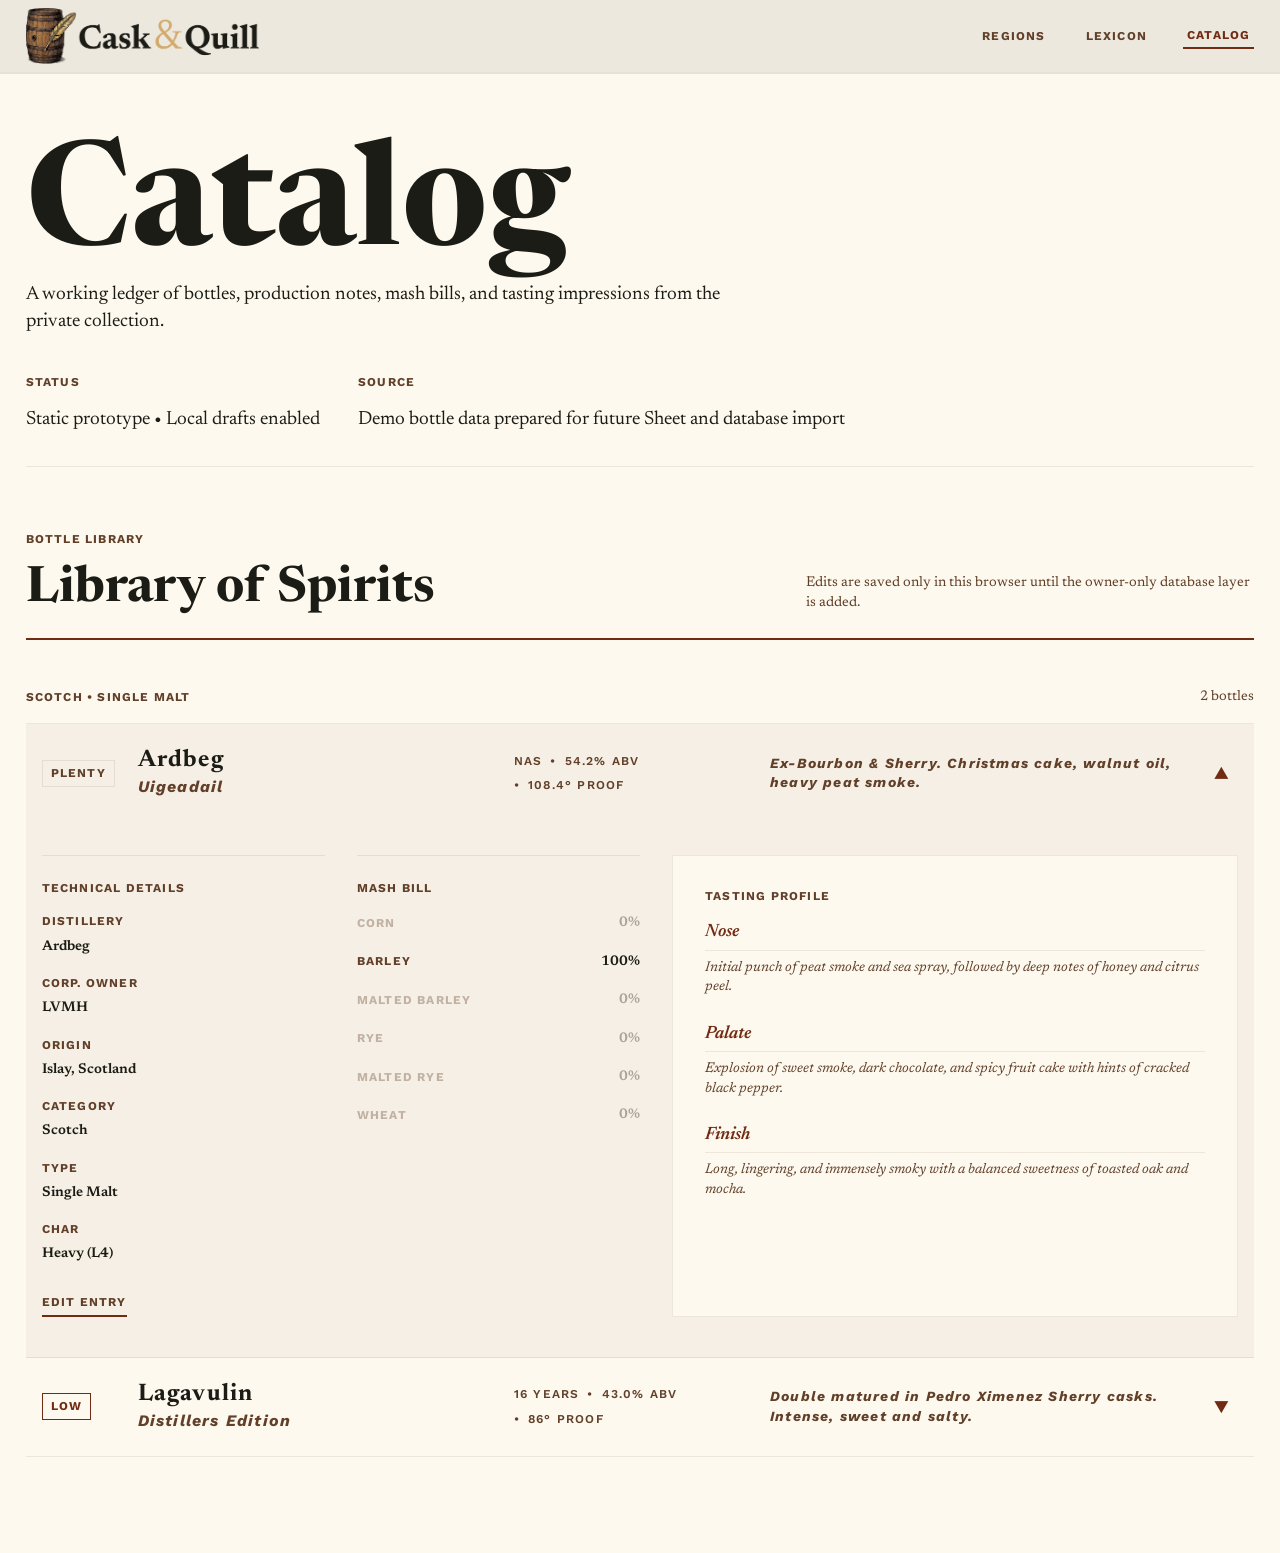
==== catalog/index.html @ 38065517 "initial conversion and integration of react concept" ====
<!DOCTYPE html>
<html lang="en">
<head>
	<meta charset="UTF-8">
	<meta name="viewport" content="width=device-width, initial-scale=1.0">
	<title>Catalog | Cask & Quill</title>
	<link rel="icon" type="image/png" href="/assets/images/favicon/favicon-96x96.png" sizes="96x96" />
	<link rel="icon" type="image/svg+xml" href="/assets/images/favicon/favicon.svg" />
	<link rel="shortcut icon" href="/assets/images/favicon/favicon.ico" />
	<link rel="apple-touch-icon" sizes="180x180" href="/apple-touch-icon.png" />
	<link rel="manifest" href="/assets/images/favicon/site.webmanifest" />
	<link rel="preconnect" href="https://fonts.googleapis.com">
	<link rel="preconnect" href="https://fonts.gstatic.com" crossorigin>
	<link href="https://fonts.googleapis.com/css2?family=Newsreader:ital,opsz,wght@0,6..72,200..800;1,6..72,200..800&family=Work+Sans:wght@300;400;500;600;700&display=swap" rel="stylesheet">
	<link rel="stylesheet" href="/assets/styles/styles.css">
</head>
<body>
	<header class="header">
		<nav class="nav">
			<a class="nav-logo" href="/">
				<img class="nav-logo-img" src="/assets/images/logo.png" alt="Cask & Quill Logo">
			</a>
			<div class="nav-buttons">
				<a id="regions-btn" class="button nav-btn" href="/">Regions</a>
				<a id="lexicon-btn" class="button nav-btn" href="/lexicon/">Lexicon</a>
				<a id="catalog-btn" class="button nav-btn active" href="/catalog/">Catalog</a>
			</div>
		</nav>
	</header>

	<main class="main-content">
		<div class="catalog-container">
			<section class="hero grid">
				<div class="hero-heading grid-col-md-12 grid-col-lg-7">
					<h1 class="hero-title">Catalog</h1>
					<p>A working ledger of bottles, production notes, mash bills, and tasting impressions from the private collection.</p>
				</div>
				<div class="hero-meta grid-col-full">
					<div class="meta-item">
						<p class="text-label">Status</p>
						<p>Static prototype • Local drafts enabled</p>
					</div>
					<div class="meta-item">
						<p class="text-label">Source</p>
						<p>Demo bottle data prepared for future Sheet and database import</p>
					</div>
				</div>
			</section>

			<section class="catalog-heading">
				<div>
					<p class="text-label">Bottle Library</p>
					<h2>Library of Spirits</h2>
				</div>
				<p class="catalog-heading-note text-body-sm">Edits are saved only in this browser until the owner-only database layer is added.</p>
			</section>

			<div id="catalog-list" class="catalog-list">
				<!-- Bottles will be populated by JavaScript -->
			</div>
		</div>
	</main>

	<div id="catalog-modal-root" class="catalog-modal-root" aria-live="polite"></div>

	<script type="module" src="/assets/scripts/scripts.js"></script>
</body>
</html>
---- assets/styles/styles.css ----
@layer variables, base, layout, components, utilities, themes;

/* Import all CSS layers */
@import "variables.css" layer(variables);
@import "base/base.css" layer(base);
@import "base/grid.css" layer(base);
@import "base/typography.css";
@import "layout.css" layer(layout);
@import "components/hero.css" layer(components);
@import "components/lexicon/index.css" layer(components);
@import "components/catalog/index.css" layer(components);
@import "components/regions/index.css" layer(components);
@import "utilities.css" layer(utilities);
@import "themes/theme-accent.css" layer(themes);
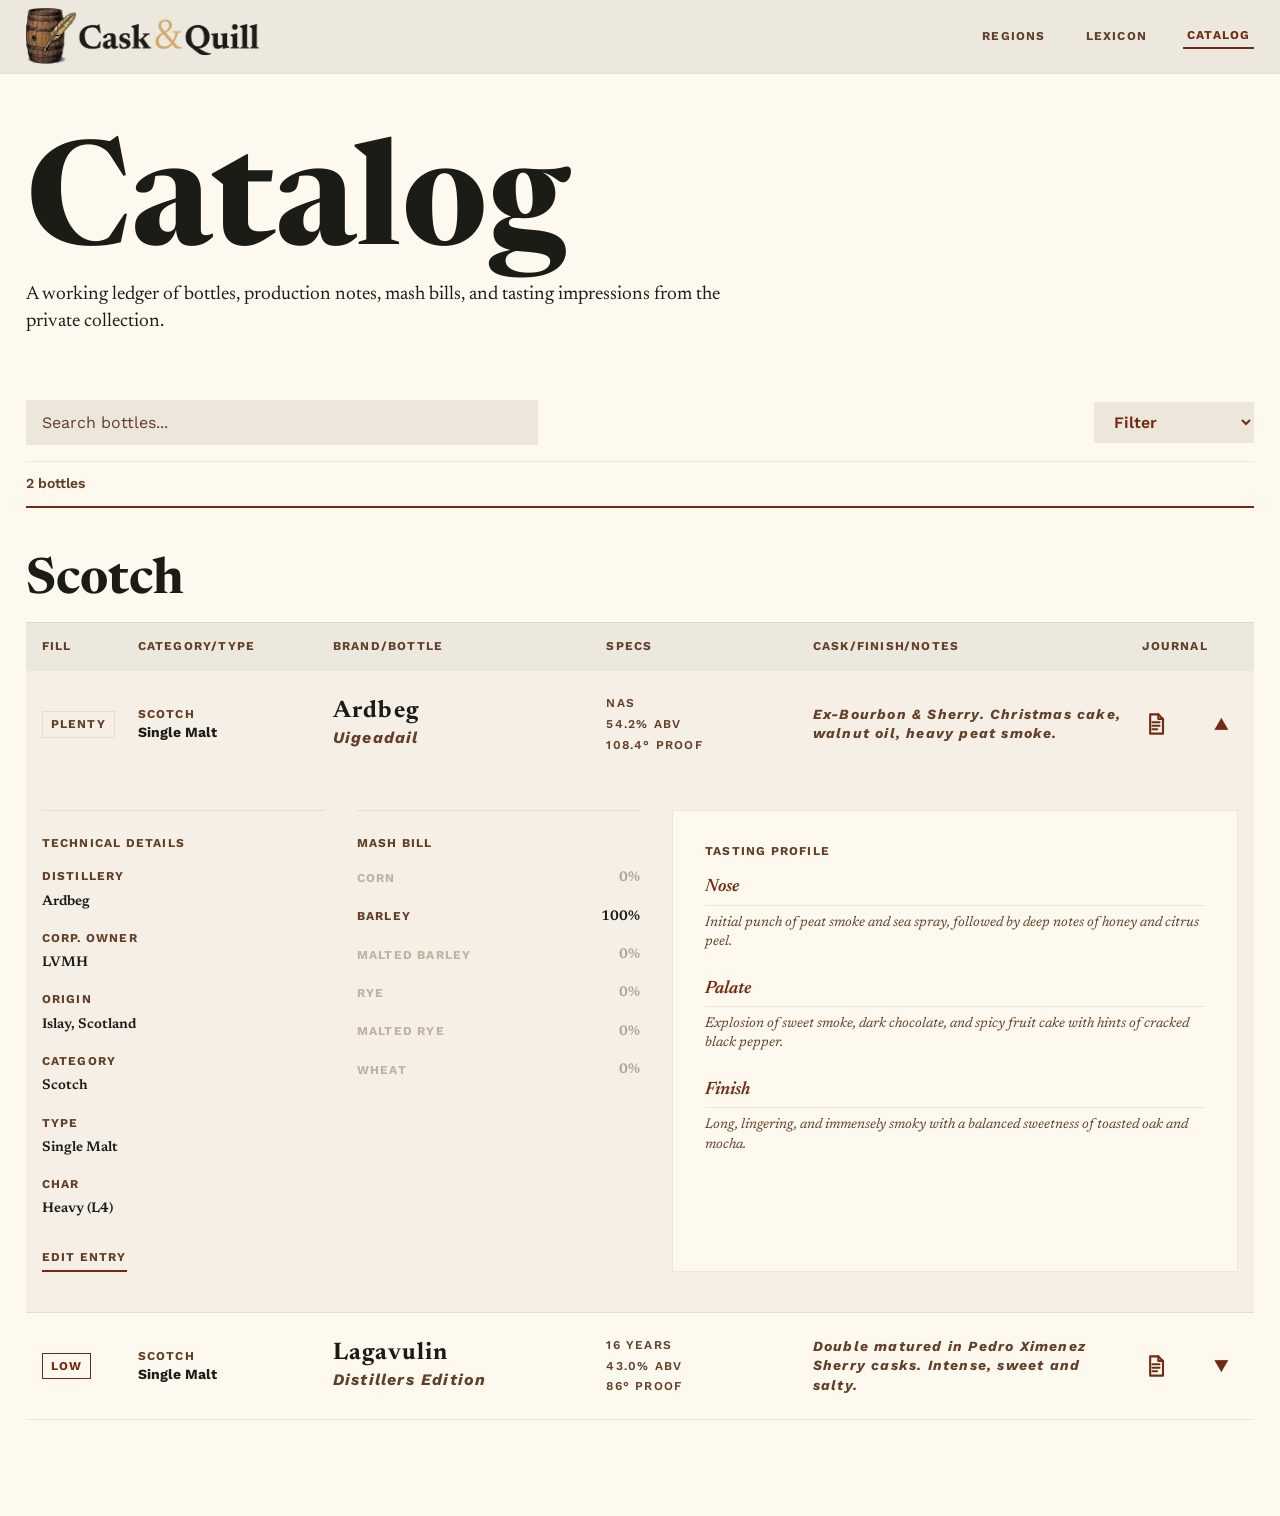
==== commit 34c090b4: "start updating layout" ====
--- a/catalog/index.html
+++ b/catalog/index.html
@@ -35,24 +35,20 @@
 					<h1 class="hero-title">Catalog</h1>
 					<p>A working ledger of bottles, production notes, mash bills, and tasting impressions from the private collection.</p>
 				</div>
-				<div class="hero-meta grid-col-full">
-					<div class="meta-item">
-						<p class="text-label">Status</p>
-						<p>Static prototype • Local drafts enabled</p>
-					</div>
-					<div class="meta-item">
-						<p class="text-label">Source</p>
-						<p>Demo bottle data prepared for future Sheet and database import</p>
-					</div>
-				</div>
 			</section>
 
 			<section class="catalog-heading">
-				<div>
-					<p class="text-label">Bottle Library</p>
-					<h2>Library of Spirits</h2>
+				<div class="catalog-controls-row">
+					<div class="catalog-search-container">
+						<input type="search" id="catalog-search" placeholder="Search bottles..." class="catalog-search-input" aria-label="Search bottles">
+					</div>
+					<div class="catalog-filter-controls">
+						<select id="catalog-filter" class="catalog-filter-select" aria-label="Filter catalog">
+							<option value="">Filter</option>
+						</select>
+					</div>
 				</div>
-				<p class="catalog-heading-note text-body-sm">Edits are saved only in this browser until the owner-only database layer is added.</p>
+				<p id="catalog-count" class="catalog-count text-body-sm">0 bottles</p>
 			</section>
 
 			<div id="catalog-list" class="catalog-list">
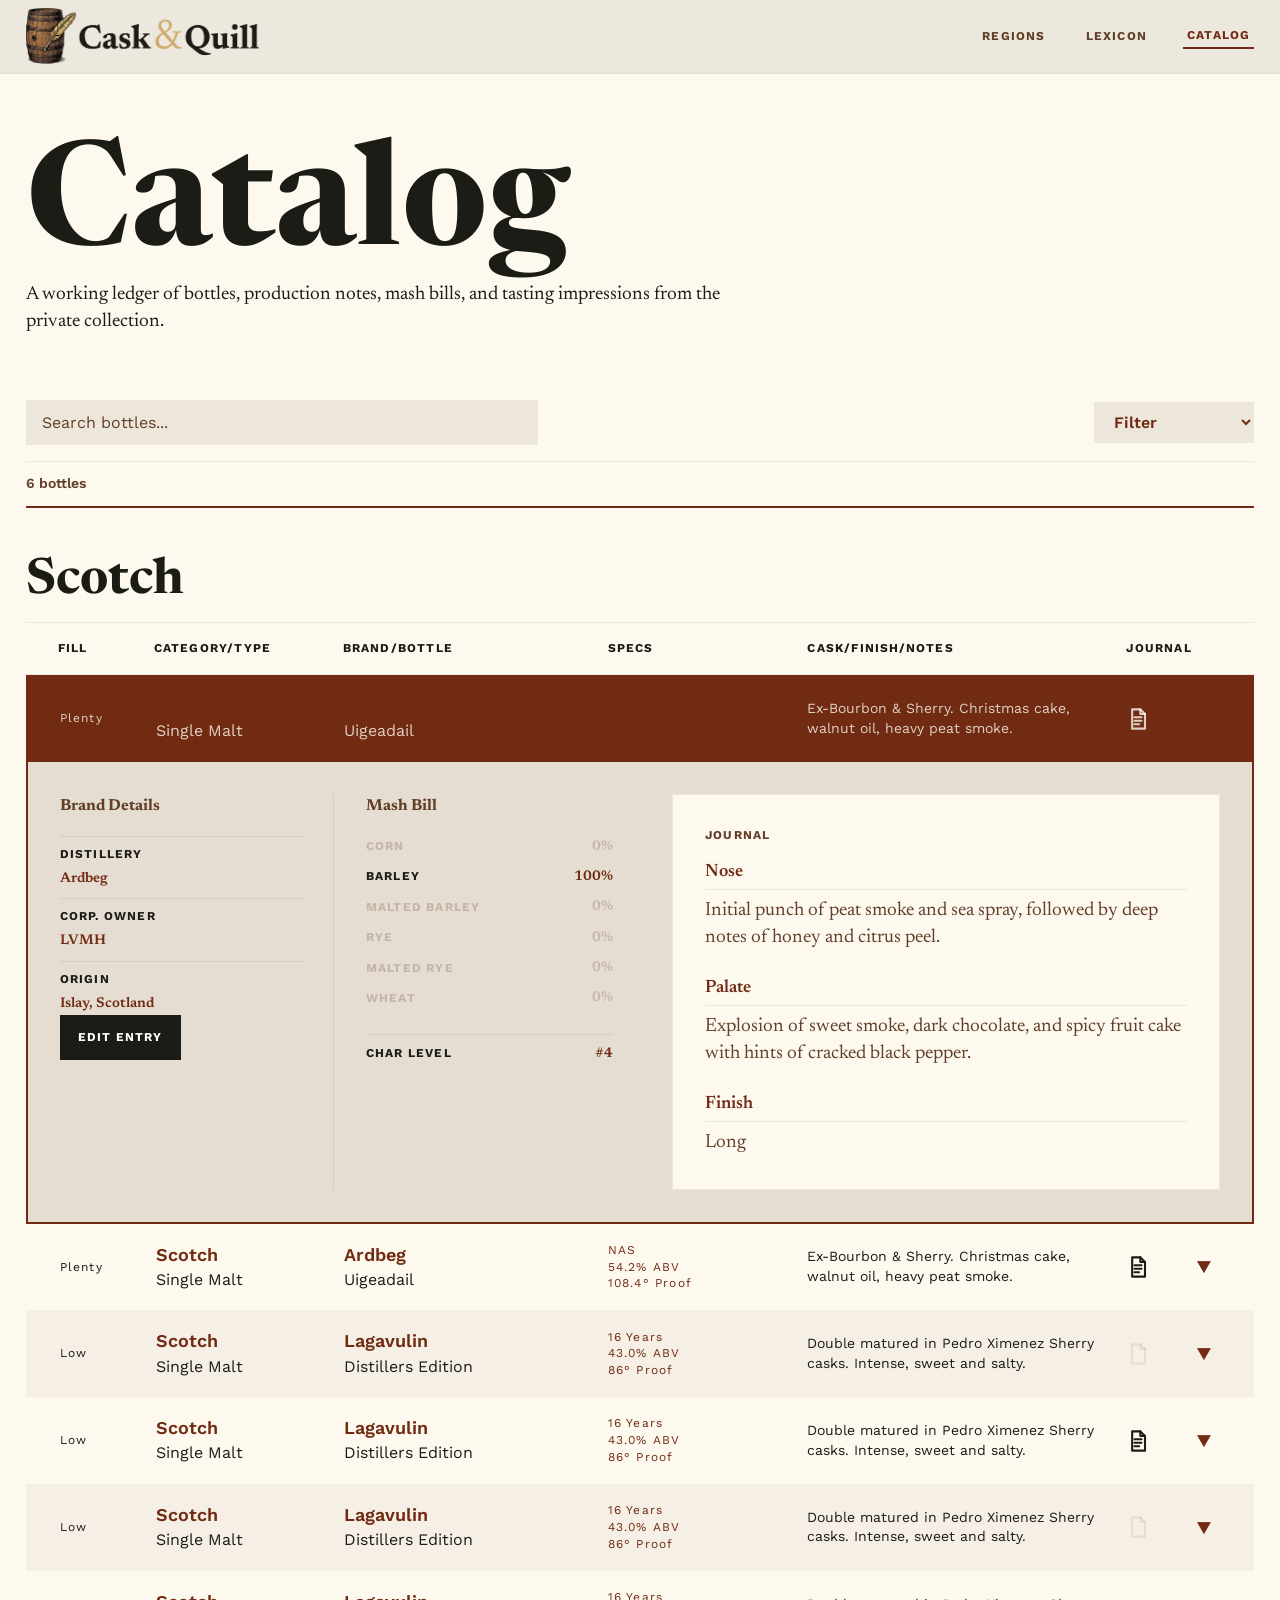
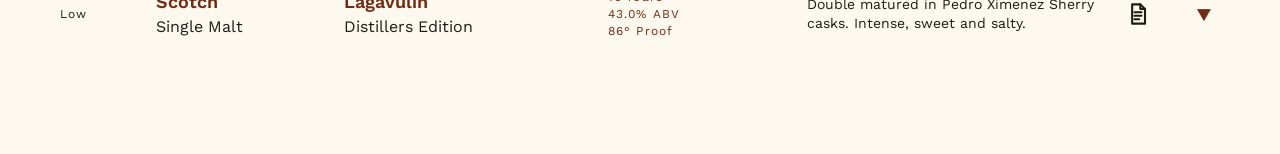
==== commit c166bbe4: "update button styles" ====
--- a/catalog/index.html
+++ b/catalog/index.html
@@ -21,9 +21,9 @@
 				<img class="nav-logo-img" src="/assets/images/logo.png" alt="Cask & Quill Logo">
 			</a>
 			<div class="nav-buttons">
-				<a id="regions-btn" class="button nav-btn" href="/">Regions</a>
-				<a id="lexicon-btn" class="button nav-btn" href="/lexicon/">Lexicon</a>
-				<a id="catalog-btn" class="button nav-btn active" href="/catalog/">Catalog</a>
+				<a id="regions-btn" class="button button-tertiary" href="/">Regions</a>
+				<a id="lexicon-btn" class="button button-tertiary" href="/lexicon/">Lexicon</a>
+				<a id="catalog-btn" class="button button-tertiary active" href="/catalog/">Catalog</a>
 			</div>
 		</nav>
 	</header>
--- a/assets/styles/styles.css
+++ b/assets/styles/styles.css
@@ -5,6 +5,7 @@
 @import "base/base.css" layer(base);
 @import "base/grid.css" layer(base);
 @import "base/typography.css";
+@import "base/buttons.css";
 @import "layout.css" layer(layout);
 @import "components/hero.css" layer(components);
 @import "components/lexicon/index.css" layer(components);
@@ -12,3 +13,4 @@
 @import "components/regions/index.css" layer(components);
 @import "utilities.css" layer(utilities);
 @import "themes/theme-accent.css" layer(themes);
+@import "themes/theme-primary.css" layer(themes);
